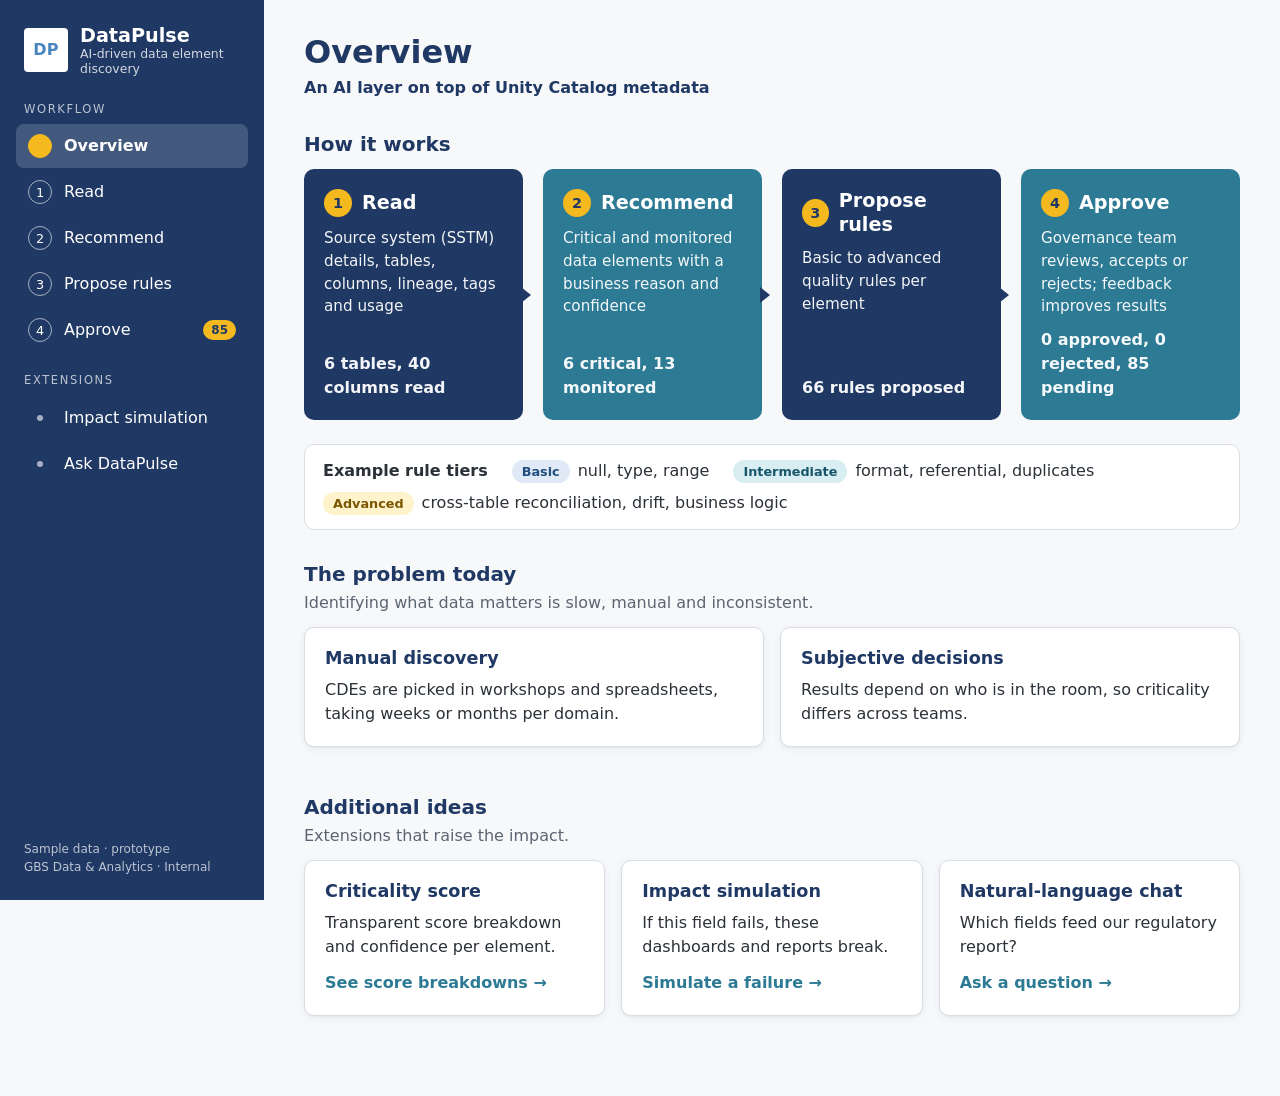
==== frontend/index.html @ 068c3b77 "Add DataPulse front end prototype Dependency-free static app following the AI-Driven Data Element Di" ====
<!doctype html>
<html lang="en-GB">
<head>
  <meta charset="utf-8">
  <meta name="viewport" content="width=device-width, initial-scale=1">
  <title>DataPulse</title>
  <meta name="description" content="AI-driven discovery of critical and monitored data elements, with data quality rule suggestions on Databricks Unity Catalog.">
  <link rel="stylesheet" href="css/styles.css">
</head>
<body>
  <a class="skip" href="#main">Skip to content</a>

  <div class="app">
    <aside class="sidebar">
      <a class="brand" href="#/overview" aria-label="DataPulse home">
        <span class="brand-mark" aria-hidden="true">DP</span>
        <span class="brand-text"><strong>DataPulse</strong><span>AI-driven data element discovery</span></span>
      </a>
      <nav id="nav" aria-label="Main"></nav>
      <p class="side-foot">Sample data &middot; prototype<br>GBS Data &amp; Analytics &middot; Internal</p>
    </aside>

    <main id="main" class="main" tabindex="-1"></main>
  </div>

  <div id="scrim" class="scrim" hidden></div>
  <aside id="drawer" class="drawer" role="dialog" aria-modal="true" aria-labelledby="drawer-title" hidden></aside>

  <dialog id="reject-dialog" class="dialog" aria-labelledby="reject-title">
    <form id="reject-form">
      <h2 id="reject-title">Reject recommendation</h2>
      <p class="muted" id="reject-what"></p>
      <label class="field-block" for="reject-reason">Reason
        <select id="reject-reason" required></select>
      </label>
      <label class="field-block" for="reject-comment">Comment (optional)
        <textarea id="reject-comment" rows="3" maxlength="300"></textarea>
      </label>
      <div class="dialog-actions">
        <button type="button" class="btn btn-ghost" id="reject-cancel">Cancel</button>
        <button type="submit" class="btn btn-reject">Reject</button>
      </div>
    </form>
  </dialog>

  <div id="toast" class="toast" role="status" aria-live="polite"></div>

  <script src="js/data.js"></script>
  <script src="js/core.js"></script>
  <script src="js/views/overview.js"></script>
  <script src="js/views/discover.js"></script>
  <script src="js/views/recommend.js"></script>
  <script src="js/views/rules.js"></script>
  <script src="js/views/review.js"></script>
  <script src="js/views/impact.js"></script>
  <script src="js/views/ask.js"></script>
  <script src="js/app.js"></script>
</body>
</html>
---- frontend/css/styles.css ----
/* DataPulse front end. Palette follows the AI-Driven Data Element Discovery deck. */
:root {
  --navy: #1f3864;
  --navy-d: #172a4c;
  --teal: #2c7a94;
  --blue: #4a85be;
  --yellow: #f5b920;
  --yellow-t: #fff3cc;
  --yellow-d: #7a5600;
  --bg: #f7f8fa;
  --panel: #ffffff;
  --line: #d9dee3;
  --tint: #e8edf3;
  --text: #2b3138;
  --muted: #5b6572;
  --green: #17734a;
  --green-t: #e3f4ea;
  --red: #b3261e;
  --red-t: #fce8e6;
  --radius: 10px;
  --shadow: 0 1px 2px rgba(31, 56, 100, .06), 0 2px 8px rgba(31, 56, 100, .06);
  --font: Calibri, "Segoe UI", system-ui, -apple-system, Arial, sans-serif;
  --mono: ui-monospace, "SF Mono", Consolas, "Liberation Mono", monospace;
}

* { box-sizing: border-box; }
html { -webkit-text-size-adjust: 100%; }
body { margin: 0; font-family: var(--font); font-size: 16px; line-height: 1.5; color: var(--text); background: var(--bg); }
body.no-scroll { overflow: hidden; }
h1, h2, h3, h4 { color: var(--navy); line-height: 1.25; margin: 0; }
p { margin: 0 0 .75em; }
a { color: var(--teal); }
a:hover { color: var(--navy); }
button, input, select, textarea { font: inherit; color: inherit; }
:focus-visible { outline: 3px solid var(--blue); outline-offset: 2px; border-radius: 4px; }
.sr-only { position: absolute; width: 1px; height: 1px; overflow: hidden; clip: rect(0 0 0 0); white-space: nowrap; }
.skip { position: absolute; left: -999px; top: 8px; background: #fff; padding: 8px 12px; z-index: 100; border-radius: 6px; }
.skip:focus { left: 8px; }
.muted { color: var(--muted); }
.small { font-size: .875rem; }
.spacer { flex: 1; }
.num { text-align: right; font-variant-numeric: tabular-nums; }
.empty { color: var(--muted); padding: 24px; text-align: center; list-style: none; }

/* ---- Layout ---- */
.app { display: grid; grid-template-columns: 264px minmax(0, 1fr); min-height: 100vh; }
.sidebar { background: var(--navy); color: #fff; padding: 24px 16px; position: sticky; top: 0; height: 100vh; overflow-y: auto; display: flex; flex-direction: column; gap: 24px; }
.brand { display: flex; align-items: center; gap: 12px; text-decoration: none; color: #fff; padding: 0 8px; }
.brand:hover { color: #fff; }
.brand-mark { width: 44px; height: 44px; background: #fff; color: var(--blue); font-weight: 700; display: grid; place-items: center; border-radius: 4px; letter-spacing: .02em; flex: none; }
.brand-text { display: flex; flex-direction: column; line-height: 1.2; }
.brand-text strong { font-size: 1.2rem; }
.brand-text span { font-size: .78rem; opacity: .8; }
.nav-group + .nav-group { margin-top: 20px; }
.nav-h { margin: 0 8px 6px; font-size: .72rem; text-transform: uppercase; letter-spacing: .14em; opacity: .7; }
.sidebar ul { list-style: none; margin: 0; padding: 0; display: grid; gap: 2px; }
.nav-link { display: flex; align-items: center; gap: 12px; padding: 10px 12px; border-radius: 8px; color: #fff; text-decoration: none; }
.nav-link:hover { background: rgba(255, 255, 255, .1); color: #fff; }
.nav-link.is-active { background: rgba(255, 255, 255, .16); font-weight: 700; }
.nav-n { width: 24px; height: 24px; border-radius: 50%; border: 1.5px solid rgba(255, 255, 255, .6); display: grid; place-items: center; font-size: .8rem; flex: none; }
.nav-n-empty { border-color: transparent; }
.nav-n-empty::after { content: ""; width: 6px; height: 6px; border-radius: 50%; background: rgba(255, 255, 255, .6); }
.nav-link.is-active .nav-n-empty { background: transparent; border-color: transparent; }
.nav-link.is-active .nav-n-empty::after { background: var(--yellow); }
.nav-link.is-active .nav-n { background: var(--yellow); border-color: var(--yellow); color: var(--navy); }
.nav-count { margin-left: auto; background: var(--yellow); color: var(--navy); font-size: .75rem; font-weight: 700; border-radius: 999px; padding: 1px 8px; }
.side-foot { margin: auto 8px 0; font-size: .75rem; opacity: .7; }
.sidebar :focus-visible { outline-color: var(--yellow); }

.main { padding: 32px 40px 64px; max-width: 1240px; width: 100%; outline: none; }
.page-head { margin-bottom: 24px; }
.page-head h1 { font-size: 2rem; outline: none; }
.sub { color: var(--navy); font-weight: 600; margin: 4px 0 0; }
.section-h { font-size: 1.25rem; margin: 32px 0 4px; }
.section-sub { color: var(--muted); margin-bottom: 12px; }
.note { background: var(--tint); border-radius: 8px; padding: 10px 14px; margin: 12px 0 16px; font-size: .94rem; }

/* ---- Cards and grids ---- */
.card { background: var(--panel); border: 1px solid var(--line); border-radius: var(--radius); padding: 20px; box-shadow: var(--shadow); margin-bottom: 16px; }
.card h3, .card-h { font-size: 1.1rem; margin-bottom: 8px; }
.card p:last-child { margin-bottom: 0; }
.card-link { display: block; text-decoration: none; color: inherit; transition: transform .15s, box-shadow .15s; }
.card-link:hover { transform: translateY(-2px); box-shadow: 0 4px 14px rgba(31, 56, 100, .14); color: inherit; }
.card-cta { color: var(--teal); font-weight: 600; }
.grid-2 { display: grid; grid-template-columns: repeat(2, minmax(0, 1fr)); gap: 16px; }
.grid-3 { display: grid; grid-template-columns: repeat(3, minmax(0, 1fr)); gap: 16px; }

.flow { display: grid; grid-template-columns: repeat(4, minmax(0, 1fr)); gap: 20px; margin-top: 12px; }
.step { position: relative; display: flex; flex-direction: column; gap: 10px; padding: 20px; color: #fff; text-decoration: none; border-radius: var(--radius); min-height: 200px; }
.step:hover { color: #fff; filter: brightness(1.08); }
.step-navy { background: var(--navy); }
.step-teal { background: var(--teal); }
.step h3 { color: #fff; font-size: 1.2rem; display: flex; align-items: center; gap: 10px; }
.step-n { display: inline-grid; place-items: center; width: 28px; height: 28px; border-radius: 50%; background: var(--yellow); color: var(--navy); font-size: .9rem; }
.step p { margin: 0; font-size: .95rem; opacity: .95; }
.step .step-stat { margin-top: auto; font-weight: 700; font-size: 1rem; }
.step:not(:last-child)::after { content: ""; position: absolute; right: -16px; top: 50%; border: 8px solid transparent; border-left: 10px solid var(--navy); transform: translateY(-50%); }

.tiers { display: flex; flex-wrap: wrap; gap: 8px 24px; align-items: center; background: var(--panel); border: 1px solid var(--line); border-radius: var(--radius); padding: 14px 18px; margin-top: 24px; }
.tiers span { display: inline-flex; align-items: center; gap: 8px; }

.tiles { display: grid; grid-template-columns: repeat(auto-fit, minmax(150px, 1fr)); gap: 12px; margin-bottom: 16px; }
.tile { background: var(--panel); border: 1px solid var(--line); border-radius: var(--radius); padding: 14px 16px; display: flex; flex-direction: column; box-shadow: var(--shadow); }
.tile-n { font-size: 2rem; font-weight: 700; color: var(--navy); line-height: 1.1; }
.tile-l { color: var(--muted); font-size: .9rem; }
.progress { height: 8px; background: var(--tint); border-radius: 999px; overflow: hidden; margin-bottom: 20px; }
.progress span { display: block; height: 100%; background: var(--teal); }

/* ---- Badges, tags, status ---- */
.badge { display: inline-block; padding: 2px 10px; border-radius: 999px; font-size: .8rem; font-weight: 700; white-space: nowrap; }
.badge-critical { background: var(--navy); color: #fff; }
.badge-monitored { background: var(--teal); color: #fff; }
.badge-none { background: var(--tint); color: var(--muted); }
.badge-basic { background: #dfeaf6; color: #214e7f; }
.badge-intermediate { background: #d9eef3; color: #17566a; }
.badge-advanced { background: var(--yellow-t); color: var(--yellow-d); }
.badge-reg { background: var(--yellow-t); color: var(--yellow-d); }
.badge-ops { background: var(--tint); color: var(--muted); }
.tag { display: inline-block; background: var(--tint); color: var(--navy); border-radius: 6px; padding: 1px 8px; font-size: .8rem; margin: 0 4px 2px 0; }
.status { display: inline-block; font-size: .85rem; font-weight: 600; padding: 2px 10px; border-radius: 999px; white-space: nowrap; }
.status-pending { background: var(--tint); color: var(--muted); }
.status-approved { background: var(--green-t); color: var(--green); }
.status-rejected { background: var(--red-t); color: var(--red); }

/* ---- Buttons and form controls ---- */
.btn { border: 1px solid transparent; border-radius: 8px; padding: 8px 16px; cursor: pointer; font-weight: 600; background: var(--tint); color: var(--navy); transition: background .15s; }
.btn:hover { background: #dbe3ec; }
.btn-sm { padding: 4px 12px; font-size: .875rem; }
.btn-primary { background: var(--navy); color: #fff; }
.btn-primary:hover { background: var(--navy-d); }
.btn-accept { background: #fff; border-color: var(--green); color: var(--green); }
.btn-accept:hover { background: var(--green-t); }
.btn-reject { background: #fff; border-color: var(--red); color: var(--red); }
.btn-reject:hover { background: var(--red-t); }
.btn-ghost { background: transparent; border-color: var(--line); color: var(--navy); }
.btn-ghost:hover { background: var(--tint); }
.btn-icon { width: 36px; height: 36px; padding: 0; font-size: 1.4rem; line-height: 1; }
.link-btn { background: none; border: 0; padding: 0; color: var(--navy); font-weight: 700; cursor: pointer; text-align: left; text-decoration: underline; text-decoration-color: var(--blue); text-underline-offset: 3px; }
.link-btn:hover { color: var(--teal); }
.chip { background: #fff; border: 1px solid var(--line); border-radius: 999px; padding: 3px 12px; cursor: pointer; color: var(--navy); font-size: .875rem; }
.chip:hover { background: var(--tint); }
.chip-ask { text-align: left; }
.chips { display: flex; flex-wrap: wrap; gap: 6px; align-items: center; margin-top: 8px; }
.field { display: block; }
.field-wide { min-width: 280px; }
.field-l { display: block; font-size: .85rem; color: var(--muted); margin-bottom: 2px; }
input[type="search"], input[type="text"], select, textarea { border: 1px solid #aeb7c2; border-radius: 8px; padding: 8px 12px; background: #fff; min-height: 40px; max-width: 100%; }
select { padding-right: 28px; }
.field-block { display: block; margin: 14px 0; font-weight: 600; }
.field-block select, .field-block textarea { display: block; width: 100%; margin-top: 4px; font-weight: 400; }

.toolbar { display: flex; flex-wrap: wrap; gap: 12px; align-items: flex-end; justify-content: space-between; margin-bottom: 12px; }
.toolbar-right { display: flex; flex-wrap: wrap; gap: 8px; align-items: center; }
.filters { display: flex; flex-wrap: wrap; gap: 8px; }
.filter { border: 1px solid var(--line); background: #fff; border-radius: 999px; padding: 6px 14px; cursor: pointer; font-weight: 600; color: var(--navy); }
.filter:hover { background: var(--tint); }
.filter.is-on { background: var(--navy); border-color: var(--navy); color: #fff; }
.count { opacity: .75; font-weight: 400; margin-left: 2px; }

/* ---- Tables ---- */
.table-wrap { background: var(--panel); border: 1px solid var(--line); border-radius: var(--radius); overflow-x: auto; box-shadow: var(--shadow); }
table.data { width: 100%; border-collapse: collapse; }
table.data th { text-align: left; font-size: .78rem; text-transform: uppercase; letter-spacing: .05em; color: var(--muted); padding: 12px 12px; background: #fbfcfd; border-bottom: 1px solid var(--line); white-space: nowrap; }
table.data th.num { text-align: right; }
table.data td { padding: 12px 12px; border-bottom: 1px solid var(--tint); vertical-align: top; }
table.data tbody tr:last-child td { border-bottom: 0; }
table.data tbody tr:hover { background: #fafbfc; }
td.reason { min-width: 200px; max-width: 300px; font-size: .94rem; }
td.actions { min-width: 76px; }
td.actions .btn { display: block; width: 100%; }
td.actions .btn + .btn { margin-top: 6px; }
.score-cell { display: flex; align-items: center; gap: 10px; min-width: 104px; }
.score-cell strong { width: 28px; text-align: right; color: var(--navy); }
.meter, .bd-bar { height: 8px; background: var(--tint); border-radius: 999px; overflow: hidden; flex: 1; min-width: 60px; }
.meter span, .bd-bar span { display: block; height: 100%; background: var(--teal); border-radius: 999px; }

/* ---- Split pages (Read, Approve) ---- */
.split { display: grid; grid-template-columns: 240px minmax(0, 1fr); gap: 20px; align-items: start; }
.split-wide { grid-template-columns: minmax(0, 1fr) 300px; }
.split-main { min-width: 0; }
.tbl-list { background: var(--panel); border: 1px solid var(--line); border-radius: var(--radius); padding: 12px; box-shadow: var(--shadow); position: sticky; top: 16px; }
.tbl-list ul { list-style: none; margin: 0; padding: 0; display: grid; gap: 4px; }
.side-h { font-size: .8rem; letter-spacing: .04em; color: var(--muted); margin: 0 8px 8px; word-break: break-all; }
.tbl-btn { width: 100%; text-align: left; background: transparent; border: 0; padding: 8px 10px; border-radius: 8px; cursor: pointer; display: flex; flex-direction: column; }
.tbl-btn:hover { background: var(--tint); }
.tbl-btn.is-selected { background: var(--navy); color: #fff; }
.tbl-name { font-weight: 700; }
.tbl-meta { font-size: .8rem; opacity: .8; }
.facts { display: flex; flex-wrap: wrap; gap: 8px 32px; margin: 12px 0; }
.facts dt { font-size: .78rem; text-transform: uppercase; letter-spacing: .06em; color: var(--muted); }
.facts dd { margin: 0; font-weight: 600; color: var(--navy); }
.facts.compact { gap: 8px 24px; }
.lineage-row { display: flex; flex-wrap: wrap; gap: 6px; align-items: center; margin-top: 8px; }
.lineage-label { width: 92px; font-size: .8rem; text-transform: uppercase; letter-spacing: .06em; color: var(--muted); }
.side-card { position: sticky; top: 16px; }
.stack { display: grid; gap: 8px; margin-top: 12px; }

.tabs { display: flex; gap: 4px; border-bottom: 1px solid var(--line); margin-bottom: 12px; }
.tab { border: 0; background: transparent; padding: 10px 16px; cursor: pointer; font-weight: 600; color: var(--muted); border-bottom: 3px solid transparent; margin-bottom: -1px; }
.tab.is-on { color: var(--navy); border-bottom-color: var(--yellow); }
.queue { list-style: none; margin: 0; padding: 0; background: var(--panel); border: 1px solid var(--line); border-radius: var(--radius); box-shadow: var(--shadow); }
.queue-item { display: flex; gap: 16px; justify-content: space-between; align-items: center; padding: 12px 16px; border-bottom: 1px solid var(--tint); }
.queue-item:last-child { border-bottom: 0; }
.queue-more { padding: 12px 16px; }
.plain { list-style: none; margin: 0; padding: 0; display: grid; gap: 6px; }
.plain li { display: flex; justify-content: space-between; gap: 12px; align-items: center; }

/* ---- Rules ---- */
.rule-group { margin-bottom: 28px; }
.group-h { font-size: 1.1rem; display: flex; flex-wrap: wrap; align-items: center; gap: 8px; margin-bottom: 10px; }
.rule { background: var(--panel); border: 1px solid var(--line); border-radius: var(--radius); padding: 16px 18px; margin-bottom: 12px; box-shadow: var(--shadow); }
.rule header { display: flex; justify-content: space-between; align-items: center; gap: 12px; margin-bottom: 4px; }
.rule h4 { font-size: 1rem; }
.rule footer { display: flex; flex-wrap: wrap; align-items: center; gap: 8px; }
.code { background: #0f1b33; color: #e6edf7; border-radius: 8px; padding: 12px 14px; font-family: var(--mono); font-size: .82rem; line-height: 1.55; overflow-x: auto; margin: 8px 0 12px; white-space: pre; }

/* ---- Drawer and dialog ---- */
.scrim { position: fixed; inset: 0; background: rgba(23, 42, 76, .4); z-index: 40; }
.drawer { position: fixed; top: 0; right: 0; bottom: 0; width: min(540px, 100%); background: var(--panel); z-index: 50; box-shadow: -8px 0 32px rgba(23, 42, 76, .25); overflow-y: auto; transform: translateX(100%); transition: transform .22s ease; display: flex; flex-direction: column; }
.drawer.open { transform: none; }
.drawer[hidden], .scrim[hidden] { display: none; }
.drawer-head { display: flex; justify-content: space-between; gap: 12px; padding: 20px 24px 12px; border-bottom: 1px solid var(--line); position: sticky; top: 0; background: var(--panel); z-index: 1; }
.drawer-head h2 { font-size: 1.4rem; word-break: break-word; }
.drawer-head p { margin: 2px 0 0; font-size: .9rem; word-break: break-all; }
.drawer-body { padding: 8px 24px 32px; }
.drawer-body h3 { font-size: 1rem; margin: 22px 0 8px; text-transform: uppercase; letter-spacing: .06em; font-size: .85rem; color: var(--muted); }
.drawer-body h4 { margin: 14px 0 6px; font-size: .95rem; }
.drawer-summary { display: flex; flex-wrap: wrap; gap: 8px 28px; align-items: center; margin-top: 12px; }
.big { font-size: 1.9rem; font-weight: 700; color: var(--navy); }
.breakdown { list-style: none; margin: 0; padding: 0; display: grid; gap: 14px; }
.bd-head { display: flex; justify-content: space-between; font-weight: 600; }
.bd-bar { margin: 4px 0; flex: none; }
.bd-foot { display: flex; justify-content: space-between; gap: 12px; align-items: baseline; }
.bd-foot .small { max-width: 68%; }
.tier-counts { display: flex; flex-wrap: wrap; gap: 8px 16px; }
.drawer-actions { display: flex; align-items: center; gap: 8px; }

.dialog { border: 0; border-radius: 12px; padding: 24px; width: min(440px, calc(100% - 32px)); box-shadow: 0 16px 48px rgba(23, 42, 76, .35); }
.dialog::backdrop { background: rgba(23, 42, 76, .45); }
.dialog h2 { font-size: 1.25rem; margin-bottom: 4px; }
.dialog-actions { display: flex; justify-content: flex-end; gap: 8px; margin-top: 8px; }

.toast { position: fixed; left: 50%; bottom: 24px; transform: translate(-50%, 24px); background: var(--navy); color: #fff; padding: 10px 18px; border-radius: 8px; opacity: 0; pointer-events: none; transition: opacity .2s, transform .2s; z-index: 80; }
.toast.show { opacity: 1; transform: translate(-50%, 0); }

/* ---- Impact ---- */
.lineage-svg { width: 100%; height: auto; max-height: 340px; display: block; margin: 8px 0 12px; }
.edge { fill: none; stroke: #a7b1bd; stroke-width: 1.6; }
.edge-hot { stroke: #c98f00; stroke-width: 2.6; }
.arrow { fill: #a7b1bd; }
.arrow-hot { fill: #c98f00; }
.node rect { fill: #fff; stroke: var(--line); stroke-width: 1.5; }
.node-name { font-size: 15px; font-weight: 700; fill: var(--navy); }
.node-sub { font-size: 12px; fill: var(--muted); }
.node-source rect { fill: var(--navy); stroke: var(--navy); }
.node-source .node-name, .node-source .node-sub { fill: #fff; }
.node-affected rect { fill: var(--yellow-t); stroke: var(--yellow); stroke-width: 2; }
.node-affected .node-name { fill: var(--navy); }
.node-affected .node-sub { fill: var(--yellow-d); }
.asset-list { list-style: none; margin: 0; padding: 0; }
.asset { display: flex; justify-content: space-between; align-items: center; gap: 12px; padding: 12px 0; border-bottom: 1px solid var(--tint); }
.asset:last-child { border-bottom: 0; }

/* ---- Chat ---- */
.chat { padding: 0; overflow: hidden; }
.chat-log { padding: 20px; display: flex; flex-direction: column; gap: 12px; max-height: 52vh; min-height: 220px; overflow-y: auto; }
.msg { display: flex; }
.msg-user { justify-content: flex-end; }
.bubble { max-width: min(640px, 88%); padding: 10px 14px; border-radius: 14px; background: var(--tint); }
.bubble p:last-child { margin-bottom: 0; }
.msg-user .bubble { background: var(--navy); color: #fff; }
.chat-suggest { display: flex; flex-wrap: wrap; gap: 8px; padding: 0 20px 14px; }
.chat-form { display: flex; gap: 8px; padding: 14px 20px; border-top: 1px solid var(--line); background: #fbfcfd; }
.chat-form input { flex: 1; }

/* ---- Responsive ---- */
@media (max-width: 1100px) {
  .flow { grid-template-columns: repeat(2, minmax(0, 1fr)); }
  .step:not(:last-child)::after { display: none; }
  .grid-3 { grid-template-columns: 1fr; }
  .split-wide { grid-template-columns: 1fr; }
  .side-card { position: static; }
}

@media (max-width: 860px) {
  .app { grid-template-columns: 1fr; }
  .sidebar { position: static; height: auto; flex-direction: row; flex-wrap: wrap; align-items: center; gap: 12px 20px; padding: 12px 16px; }
  .sidebar nav { order: 3; width: 100%; display: flex; gap: 12px; overflow-x: auto; }
  .nav-group { display: flex; align-items: center; gap: 4px; }
  .nav-group + .nav-group { margin-top: 0; }
  .nav-h, .side-foot { display: none; }
  .sidebar ul { display: flex; gap: 2px; }
  .nav-link { white-space: nowrap; padding: 8px 10px; }
  .main { padding: 20px 16px 48px; }
  .page-head h1 { font-size: 1.6rem; }
  .grid-2 { grid-template-columns: 1fr; }
  .flow { grid-template-columns: 1fr; }
  .split { grid-template-columns: 1fr; }
  .tbl-list { position: static; }
  .tbl-list ul { grid-template-columns: repeat(auto-fit, minmax(160px, 1fr)); }
  .field-wide { min-width: 0; width: 100%; }
  .toolbar-right { width: 100%; }
  .toolbar-right .field, .toolbar-right input, .toolbar-right select { width: 100%; }

  table.responsive thead { position: absolute; width: 1px; height: 1px; overflow: hidden; clip: rect(0 0 0 0); }
  table.responsive, table.responsive tbody, table.responsive tr, table.responsive td { display: block; width: 100%; }
  table.responsive tr { padding: 12px 14px; border-bottom: 1px solid var(--line); }
  table.responsive td { border: 0; padding: 4px 0; text-align: left; }
  table.responsive td.num { text-align: left; }
  table.responsive td[data-label]::before { content: attr(data-label); display: block; font-size: .72rem; text-transform: uppercase; letter-spacing: .06em; color: var(--muted); }
  td.reason { max-width: none; }
  td.actions .btn { display: inline-block; width: auto; }
  td.actions .btn + .btn { margin: 0 0 0 6px; }
  .queue-item { flex-direction: column; align-items: flex-start; }
}

@media (prefers-reduced-motion: reduce) {
  * { transition: none !important; scroll-behavior: auto !important; }
}
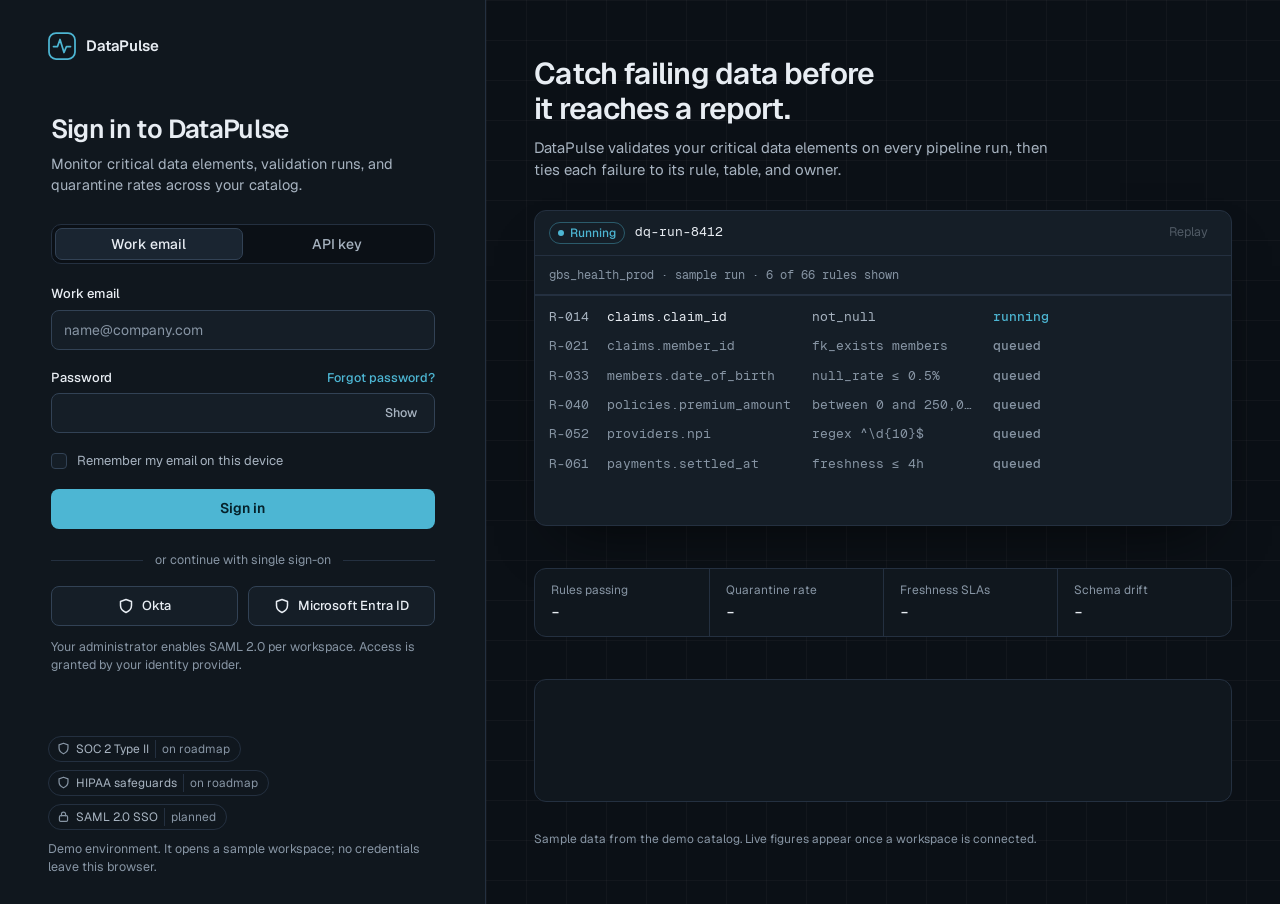
==== commit f1bc872b: "Redesign sign-in page; move prototype to /app New enterprise sign-in (work email / API key, SSO entr" ====
--- a/frontend/index.html
+++ b/frontend/index.html
@@ -1,59 +1,180 @@
 <!doctype html>
-<html lang="en-GB">
+<html lang="en">
 <head>
   <meta charset="utf-8">
   <meta name="viewport" content="width=device-width, initial-scale=1">
-  <title>DataPulse</title>
-  <meta name="description" content="AI-driven discovery of critical and monitored data elements, with data quality rule suggestions on Databricks Unity Catalog.">
-  <link rel="stylesheet" href="css/styles.css">
+  <title>Sign in · DataPulse</title>
+  <meta name="description" content="Sign in to DataPulse to monitor critical data elements, validation runs, and data quality incidents.">
+  <meta name="color-scheme" content="dark">
+  <meta name="theme-color" content="#10171e">
+  <meta name="robots" content="noindex">
+  <meta http-equiv="Content-Security-Policy" content="default-src 'none'; script-src 'self'; style-src 'self'; font-src 'self'; img-src 'self' data:; connect-src 'self'; base-uri 'none'; form-action 'self'">
+  <link rel="icon" href="data:image/svg+xml,%3Csvg xmlns='http://www.w3.org/2000/svg' viewBox='0 0 32 32'%3E%3Crect x='1.5' y='1.5' width='29' height='29' rx='8' fill='%2310171e' stroke='%234db6d3' stroke-width='2'/%3E%3Cpath d='M6 16h5l3-8 4 16 3-8h5' fill='none' stroke='%234db6d3' stroke-width='2.4' stroke-linecap='round' stroke-linejoin='round'/%3E%3C/svg%3E">
+  <link rel="preload" href="assets/fonts/Geist-Variable.woff2" as="font" type="font/woff2" crossorigin>
+  <link rel="stylesheet" href="assets/css/base.css">
+  <link rel="stylesheet" href="assets/css/login.css">
 </head>
 <body>
-  <a class="skip" href="#main">Skip to content</a>
+  <div class="shell">
 
-  <div class="app">
-    <aside class="sidebar">
-      <a class="brand" href="#/overview" aria-label="DataPulse home">
-        <span class="brand-mark" aria-hidden="true">DP</span>
-        <span class="brand-text"><strong>DataPulse</strong><span>AI-driven data element discovery</span></span>
+    <!-- Authentication -->
+    <section class="auth">
+      <a class="brand" href="./" aria-label="DataPulse">
+        <svg viewBox="0 0 28 28" fill="none" stroke="currentColor" stroke-width="1.75" stroke-linecap="round" stroke-linejoin="round" aria-hidden="true">
+          <rect x="1" y="1" width="26" height="26" rx="7"/>
+          <path d="M5.5 14.5h4l2.5-7 4 13 2.5-6h4"/>
+        </svg>
+        DataPulse
       </a>
-      <nav id="nav" aria-label="Main"></nav>
-      <p class="side-foot">Sample data &middot; prototype<br>GBS Data &amp; Analytics &middot; Internal</p>
-    </aside>
 
-    <main id="main" class="main" tabindex="-1"></main>
+      <main class="auth-main">
+        <div class="auth-card">
+          <h1>Sign in to DataPulse</h1>
+          <p class="lede">Monitor critical data elements, validation runs, and quarantine rates across your catalog.</p>
+
+          <div class="seg" id="seg" data-active="email" role="tablist" aria-label="Sign-in method">
+            <button class="seg-tab" id="tab-email" type="button" role="tab" aria-selected="true" aria-controls="panel-email">Work email</button>
+            <button class="seg-tab" id="tab-key" type="button" role="tab" aria-selected="false" aria-controls="panel-key" tabindex="-1">API key</button>
+          </div>
+
+          <div id="banner-slot" aria-live="polite"></div>
+
+          <!-- Work email -->
+          <form class="form" id="panel-email" role="tabpanel" aria-labelledby="tab-email" novalidate>
+            <div class="field" data-field="email">
+              <label for="email">Work email</label>
+              <div class="control">
+                <input class="input has-adorn" id="email" name="email" type="email" inputmode="email" autocomplete="username" autocapitalize="none" spellcheck="false" placeholder="name@company.com" aria-describedby="email-msg" required>
+                <span class="adorn adorn-ok" aria-hidden="true">
+                  <svg viewBox="0 0 16 16" fill="none" stroke="currentColor" stroke-width="1.8" stroke-linecap="round" stroke-linejoin="round"><path d="M3.5 8.5l3 3 6-7"/></svg>
+                </span>
+              </div>
+              <p class="msg" id="email-msg"></p>
+            </div>
+
+            <div class="field" data-field="password">
+              <div class="label-row">
+                <label for="password">Password</label>
+                <button class="link" type="button" id="forgot">Forgot password?</button>
+              </div>
+              <div class="control">
+                <input class="input has-adorn" id="password" name="password" type="password" autocomplete="current-password" aria-describedby="password-msg caps-msg" required>
+                <span class="adorn">
+                  <button class="reveal" type="button" data-reveal="password" aria-controls="password" aria-pressed="false" aria-label="Show password">Show</button>
+                </span>
+              </div>
+              <p class="msg" id="password-msg"></p>
+              <p class="msg msg-caps" id="caps-msg" hidden>Caps Lock is on.</p>
+            </div>
+
+            <label class="check">
+              <input type="checkbox" id="remember" name="remember">
+              <span>Remember my email on this device</span>
+            </label>
+
+            <button class="btn btn-primary" type="submit" data-submit>
+              <span class="btn-label">Sign in</span>
+            </button>
+          </form>
+
+          <!-- API key -->
+          <form class="form" id="panel-key" role="tabpanel" aria-labelledby="tab-key" novalidate hidden>
+            <div class="field" data-field="workspace">
+              <label for="workspace">Workspace</label>
+              <div class="control">
+                <input class="input mono has-adorn" id="workspace" name="workspace" type="text" autocomplete="organization" autocapitalize="none" spellcheck="false" placeholder="gbs-health-prod" aria-describedby="workspace-msg" required>
+                <span class="adorn adorn-ok" aria-hidden="true">
+                  <svg viewBox="0 0 16 16" fill="none" stroke="currentColor" stroke-width="1.8" stroke-linecap="round" stroke-linejoin="round"><path d="M3.5 8.5l3 3 6-7"/></svg>
+                </span>
+              </div>
+              <p class="msg" id="workspace-msg" data-hint="Lowercase letters, numbers, and hyphens."></p>
+            </div>
+
+            <div class="field" data-field="apikey">
+              <label for="apikey">API key</label>
+              <div class="control">
+                <input class="input mono has-adorn" id="apikey" name="apikey" type="password" autocomplete="off" autocapitalize="none" spellcheck="false" placeholder="dp_live_xxxxxxxxxxxxxxxx" aria-describedby="apikey-msg" required>
+                <span class="adorn">
+                  <button class="reveal" type="button" data-reveal="apikey" aria-controls="apikey" aria-pressed="false" aria-label="Show API key">Show</button>
+                </span>
+              </div>
+              <p class="msg" id="apikey-msg" data-hint="Create keys under Settings, API access. Each key is scoped to one workspace."></p>
+            </div>
+
+            <button class="btn btn-primary" type="submit" data-submit>
+              <span class="btn-label">Sign in with API key</span>
+            </button>
+          </form>
+
+          <div id="sso-block">
+            <div class="divider">or continue with single sign-on</div>
+            <div class="sso-grid">
+              <button class="btn btn-secondary" type="button" data-sso="Okta">
+                <svg viewBox="0 0 16 16" fill="none" stroke="currentColor" stroke-width="1.5" stroke-linecap="round" stroke-linejoin="round" aria-hidden="true"><path d="M8 1.5l5.5 2v4c0 3.2-2.3 5.6-5.5 7-3.2-1.4-5.5-3.8-5.5-7v-4l5.5-2z"/></svg>
+                <span class="btn-label">Okta</span>
+              </button>
+              <button class="btn btn-secondary" type="button" data-sso="Microsoft Entra ID">
+                <svg viewBox="0 0 16 16" fill="none" stroke="currentColor" stroke-width="1.5" stroke-linecap="round" stroke-linejoin="round" aria-hidden="true"><path d="M8 1.5l5.5 2v4c0 3.2-2.3 5.6-5.5 7-3.2-1.4-5.5-3.8-5.5-7v-4l5.5-2z"/></svg>
+                <span class="btn-label">Microsoft Entra ID</span>
+              </button>
+            </div>
+            <p class="fine">Your administrator enables SAML 2.0 per workspace. Access is granted by your identity provider.</p>
+          </div>
+        </div>
+      </main>
+
+      <footer class="auth-foot">
+        <ul class="assurances" aria-label="Security and compliance status">
+          <li>
+            <svg viewBox="0 0 16 16" fill="none" stroke="currentColor" stroke-width="1.5" stroke-linecap="round" stroke-linejoin="round" aria-hidden="true"><path d="M8 1.5l5.5 2v4c0 3.2-2.3 5.6-5.5 7-3.2-1.4-5.5-3.8-5.5-7v-4l5.5-2z"/></svg>
+            SOC 2 Type II <em>on roadmap</em>
+          </li>
+          <li>
+            <svg viewBox="0 0 16 16" fill="none" stroke="currentColor" stroke-width="1.5" stroke-linecap="round" stroke-linejoin="round" aria-hidden="true"><path d="M8 1.5l5.5 2v4c0 3.2-2.3 5.6-5.5 7-3.2-1.4-5.5-3.8-5.5-7v-4l5.5-2z"/></svg>
+            HIPAA safeguards <em>on roadmap</em>
+          </li>
+          <li>
+            <svg viewBox="0 0 16 16" fill="none" stroke="currentColor" stroke-width="1.5" stroke-linecap="round" stroke-linejoin="round" aria-hidden="true"><rect x="3" y="7" width="10" height="7" rx="1.5"/><path d="M5.5 7V5a2.5 2.5 0 015 0v2"/></svg>
+            SAML 2.0 SSO <em>planned</em>
+          </li>
+        </ul>
+        <p class="fine">Demo environment. It opens a sample workspace; no credentials leave this browser.</p>
+      </footer>
+    </section>
+
+    <!-- Product preview -->
+    <section class="hero" aria-label="Sample validation run">
+      <div class="hero-inner">
+        <div>
+          <h2 class="hero-title">Catch failing data before it reaches a report.</h2>
+          <p class="hero-sub">DataPulse validates your critical data elements on every pipeline run, then ties each failure to its rule, table, and owner.</p>
+        </div>
+
+        <div class="console">
+          <div class="console-head">
+            <div class="console-id">
+              <span class="chip" id="chip" data-state="ready"><i></i><span id="chip-text">Ready</span></span>
+              <span class="mono">dq-run-8412</span>
+            </div>
+            <button class="ghost" type="button" id="replay" disabled>Replay</button>
+          </div>
+          <p class="console-meta mono">gbs_health_prod · sample run · 6 of 66 rules shown</p>
+          <div class="bar" id="bar"><i></i></div>
+          <div class="rows" id="rows"></div>
+          <div class="console-sum" id="sum"></div>
+        </div>
+
+        <dl class="health" id="health"></dl>
+
+        <div class="alerts" id="alerts"></div>
+
+        <p class="hero-note">Sample data from the demo catalog. Live figures appear once a workspace is connected.</p>
+      </div>
+    </section>
+
   </div>
 
-  <div id="scrim" class="scrim" hidden></div>
-  <aside id="drawer" class="drawer" role="dialog" aria-modal="true" aria-labelledby="drawer-title" hidden></aside>
-
-  <dialog id="reject-dialog" class="dialog" aria-labelledby="reject-title">
-    <form id="reject-form">
-      <h2 id="reject-title">Reject recommendation</h2>
-      <p class="muted" id="reject-what"></p>
-      <label class="field-block" for="reject-reason">Reason
-        <select id="reject-reason" required></select>
-      </label>
-      <label class="field-block" for="reject-comment">Comment (optional)
-        <textarea id="reject-comment" rows="3" maxlength="300"></textarea>
-      </label>
-      <div class="dialog-actions">
-        <button type="button" class="btn btn-ghost" id="reject-cancel">Cancel</button>
-        <button type="submit" class="btn btn-reject">Reject</button>
-      </div>
-    </form>
-  </dialog>
-
-  <div id="toast" class="toast" role="status" aria-live="polite"></div>
-
-  <script src="js/data.js"></script>
-  <script src="js/core.js"></script>
-  <script src="js/views/overview.js"></script>
-  <script src="js/views/discover.js"></script>
-  <script src="js/views/recommend.js"></script>
-  <script src="js/views/rules.js"></script>
-  <script src="js/views/review.js"></script>
-  <script src="js/views/impact.js"></script>
-  <script src="js/views/ask.js"></script>
-  <script src="js/app.js"></script>
+  <script src="assets/js/login.js"></script>
+  <script src="assets/js/hero.js"></script>
 </body>
 </html>
--- a/frontend/assets/css/base.css
+++ b/frontend/assets/css/base.css
@@ -0,0 +1,113 @@
+/*
+ * DataPulse design tokens and base styles.
+ * Fonts are self-hosted (Geist and Geist Mono, SIL Open Font License, see assets/fonts/OFL.txt),
+ * so the page makes no third-party requests.
+ */
+
+@font-face {
+  font-family: "Geist";
+  src: url("../fonts/Geist-Variable.woff2") format("woff2");
+  font-weight: 100 900;
+  font-style: normal;
+  font-display: swap;
+}
+@font-face {
+  font-family: "Geist Mono";
+  src: url("../fonts/GeistMono-Regular.woff2") format("woff2");
+  font-weight: 400;
+  font-style: normal;
+  font-display: swap;
+}
+@font-face {
+  font-family: "Geist Mono";
+  src: url("../fonts/GeistMono-Medium.woff2") format("woff2");
+  font-weight: 500;
+  font-style: normal;
+  font-display: swap;
+}
+
+:root {
+  color-scheme: dark;
+
+  /* Surfaces (slate) */
+  --bg: #0b1016;
+  --panel: #10171e;
+  --raised: #151e27;
+  --raised-2: #1a2531;
+  --line: #243040;
+  --line-strong: #324255;
+
+  /* Text. Contrast against --panel: text 15.6, text-2 7.9, text-3 5.1 */
+  --text: #e8edf3;
+  --text-2: #a7b3c0;
+  --text-3: #8795a4;
+
+  /* Brand and status */
+  --accent: #4db6d3;
+  --accent-hover: #6cc8e2;
+  --accent-ink: #05212a;
+  --ok: #46d392;
+  --warn: #f2b93b;
+  --err: #f77f76;
+  --info: #7fb2f0;
+
+  --ring: 0 0 0 3px rgb(77 182 211 / 0.32);
+  --radius: 8px;
+  --radius-lg: 12px;
+
+  --font: "Geist", "Inter", ui-sans-serif, system-ui, -apple-system, "Segoe UI", Roboto, sans-serif;
+  --mono: "Geist Mono", "JetBrains Mono", ui-monospace, "SF Mono", Menlo, Consolas, monospace;
+
+  --ease: cubic-bezier(0.2, 0.7, 0.2, 1);
+}
+
+*,
+*::before,
+*::after { box-sizing: border-box; }
+
+html { -webkit-text-size-adjust: 100%; text-size-adjust: 100%; }
+
+body {
+  margin: 0;
+  background: var(--bg);
+  color: var(--text);
+  font-family: var(--font);
+  font-size: 14px;
+  line-height: 1.5;
+  font-feature-settings: "ss01", "cv11";
+  -webkit-font-smoothing: antialiased;
+  -moz-osx-font-smoothing: grayscale;
+  text-rendering: optimizeLegibility;
+}
+
+h1, h2, h3, p, ul { margin: 0; }
+ul { padding: 0; list-style: none; }
+button, input { font: inherit; color: inherit; }
+button { cursor: pointer; }
+[hidden] { display: none !important; }
+
+:focus { outline: none; }
+:focus-visible { outline: 2px solid var(--accent); outline-offset: 2px; border-radius: 4px; }
+
+.sr-only {
+  position: absolute;
+  width: 1px;
+  height: 1px;
+  margin: -1px;
+  padding: 0;
+  overflow: hidden;
+  clip: rect(0 0 0 0);
+  white-space: nowrap;
+  border: 0;
+}
+
+.mono { font-family: var(--mono); font-feature-settings: "calt" 0; }
+
+@media (prefers-reduced-motion: reduce) {
+  *, *::before, *::after {
+    animation-duration: 0.001ms !important;
+    animation-iteration-count: 1 !important;
+    transition-duration: 0.001ms !important;
+    scroll-behavior: auto !important;
+  }
+}
--- a/frontend/assets/css/login.css
+++ b/frontend/assets/css/login.css
@@ -0,0 +1,504 @@
+/* Login screen. Tokens live in base.css. */
+
+/* ---- Shell ---- */
+.shell {
+  min-height: 100vh;
+  min-height: 100dvh;
+  display: grid;
+  grid-template-columns: minmax(0, 1fr);
+}
+
+@media (min-width: 1024px) {
+  .shell { grid-template-columns: minmax(440px, 38%) minmax(0, 1fr); }
+}
+
+/* ---- Auth column ---- */
+.auth {
+  display: flex;
+  flex-direction: column;
+  min-height: 100vh;
+  min-height: 100dvh;
+  padding: 28px 24px 24px;
+  background: var(--panel);
+}
+
+@media (min-width: 640px) { .auth { padding: 32px 48px 28px; } }
+@media (min-width: 1024px) { .auth { border-right: 1px solid var(--line); } }
+
+.brand {
+  display: inline-flex;
+  align-items: center;
+  gap: 10px;
+  align-self: flex-start;
+  color: var(--text);
+  text-decoration: none;
+  font-weight: 600;
+  font-size: 15px;
+  letter-spacing: -0.01em;
+}
+.brand svg { width: 28px; height: 28px; color: var(--accent); flex: none; }
+
+.auth-main {
+  flex: 1;
+  display: flex;
+  align-items: center;
+  padding: 40px 0;
+}
+
+.auth-card { width: 100%; max-width: 384px; margin: 0 auto; }
+
+.auth-card h1 {
+  font-size: 26px;
+  line-height: 1.2;
+  font-weight: 600;
+  letter-spacing: -0.025em;
+}
+
+.lede {
+  margin-top: 8px;
+  color: var(--text-2);
+  font-size: 14.5px;
+}
+
+/* ---- Method switch ---- */
+.seg {
+  position: relative;
+  display: grid;
+  grid-template-columns: 1fr 1fr;
+  margin-top: 28px;
+  padding: 3px;
+  background: var(--bg);
+  border: 1px solid var(--line);
+  border-radius: 10px;
+}
+.seg::before {
+  content: "";
+  position: absolute;
+  top: 3px;
+  bottom: 3px;
+  left: 3px;
+  width: calc(50% - 3px);
+  background: var(--raised-2);
+  border: 1px solid var(--line-strong);
+  border-radius: 7px;
+  transition: transform 0.22s var(--ease);
+}
+.seg[data-active="key"]::before { transform: translateX(100%); }
+
+.seg-tab {
+  position: relative;
+  z-index: 1;
+  height: 32px;
+  border: 0;
+  background: transparent;
+  color: var(--text-2);
+  font-weight: 500;
+  border-radius: 7px;
+  transition: color 0.15s;
+}
+.seg-tab:hover { color: var(--text); }
+.seg-tab[aria-selected="true"] { color: var(--text); }
+.seg-tab:focus-visible { outline-offset: 0; }
+
+/* ---- Status banner ---- */
+.banner {
+  display: flex;
+  gap: 10px;
+  align-items: flex-start;
+  margin-top: 20px;
+  padding: 10px 12px;
+  border: 1px solid var(--line-strong);
+  border-radius: var(--radius);
+  background: var(--raised);
+  color: var(--text-2);
+  font-size: 13px;
+  line-height: 1.45;
+}
+.banner svg { width: 16px; height: 16px; margin-top: 1px; flex: none; }
+.banner[data-tone="error"] { border-color: rgb(247 127 118 / 0.45); background: rgb(247 127 118 / 0.08); color: var(--text); }
+.banner[data-tone="error"] svg { color: var(--err); }
+.banner[data-tone="info"] svg { color: var(--info); }
+.banner[data-tone="ok"] svg { color: var(--ok); }
+
+/* ---- Forms ---- */
+.form { margin-top: 20px; display: grid; gap: 18px; }
+
+.field { display: grid; gap: 6px; }
+
+.label-row {
+  display: flex;
+  align-items: baseline;
+  justify-content: space-between;
+  gap: 12px;
+}
+.field label, .label-row label {
+  font-size: 13px;
+  font-weight: 500;
+  color: var(--text);
+}
+
+.control { position: relative; }
+
+.input {
+  width: 100%;
+  height: 40px;
+  padding: 0 12px;
+  background: var(--raised);
+  border: 1px solid var(--line-strong);
+  border-radius: var(--radius);
+  color: var(--text);
+  font-size: 14px;
+  transition: border-color 0.15s, box-shadow 0.15s, background-color 0.15s;
+}
+.input::placeholder { color: var(--text-3); }
+.input:hover { border-color: #41546a; }
+.input:focus { border-color: var(--accent); box-shadow: var(--ring); background: var(--raised-2); outline: none; }
+.input.mono { font-family: var(--mono); font-size: 13px; letter-spacing: 0.01em; }
+.input.has-adorn { padding-right: 64px; }
+
+.field[data-state="invalid"] .input { border-color: var(--err); }
+.field[data-state="invalid"] .input:focus { box-shadow: 0 0 0 3px rgb(247 127 118 / 0.28); }
+
+.adorn {
+  position: absolute;
+  top: 0;
+  right: 0;
+  height: 100%;
+  display: flex;
+  align-items: center;
+  padding-right: 10px;
+}
+.adorn-ok { color: var(--ok); opacity: 0; transition: opacity 0.15s; pointer-events: none; }
+.adorn-ok svg { width: 16px; height: 16px; }
+.field[data-state="valid"] .adorn-ok { opacity: 1; }
+
+.reveal {
+  height: 26px;
+  padding: 0 8px;
+  margin-right: 0;
+  border: 0;
+  border-radius: 5px;
+  background: transparent;
+  color: var(--text-2);
+  font-size: 12.5px;
+  font-weight: 500;
+}
+.reveal:hover { color: var(--text); background: var(--raised-2); }
+.reveal:focus-visible { outline-offset: 0; }
+
+.msg { min-height: 0; font-size: 12.5px; line-height: 1.4; color: var(--text-3); }
+.msg:empty { display: none; }
+.field[data-state="invalid"] .msg { color: var(--err); }
+.msg-caps { color: var(--warn); }
+
+.link {
+  padding: 0;
+  border: 0;
+  background: none;
+  color: var(--accent);
+  font-size: 12.5px;
+  font-weight: 500;
+  border-radius: 3px;
+}
+.link:hover { color: var(--accent-hover); text-decoration: underline; text-underline-offset: 3px; }
+
+/* Checkbox */
+.check {
+  display: flex;
+  align-items: center;
+  gap: 10px;
+  color: var(--text-2);
+  font-size: 13px;
+  user-select: none;
+  cursor: pointer;
+}
+.check input {
+  appearance: none;
+  -webkit-appearance: none;
+  flex: none;
+  width: 16px;
+  height: 16px;
+  margin: 0;
+  background: var(--raised);
+  border: 1px solid var(--line-strong);
+  border-radius: 4px;
+  cursor: pointer;
+  transition: background-color 0.15s, border-color 0.15s;
+}
+.check input:hover { border-color: #41546a; }
+.check input:checked {
+  background-color: var(--accent);
+  border-color: var(--accent);
+  background-image: url("data:image/svg+xml,%3Csvg xmlns='http://www.w3.org/2000/svg' viewBox='0 0 16 16' fill='none' stroke='%2305212a' stroke-width='2.2' stroke-linecap='round' stroke-linejoin='round'%3E%3Cpath d='M3.5 8.5l3 3 6-7'/%3E%3C/svg%3E");
+  background-size: 12px;
+  background-position: center;
+  background-repeat: no-repeat;
+}
+.check input:focus-visible { outline: 2px solid var(--accent); outline-offset: 2px; }
+
+/* ---- Buttons ---- */
+.btn {
+  display: inline-flex;
+  align-items: center;
+  justify-content: center;
+  gap: 8px;
+  height: 40px;
+  padding: 0 16px;
+  border: 1px solid transparent;
+  border-radius: var(--radius);
+  font-size: 14px;
+  font-weight: 500;
+  white-space: nowrap;
+  transition: background-color 0.15s, border-color 0.15s, transform 0.08s, opacity 0.15s;
+}
+.btn:active:not(:disabled) { transform: translateY(1px); }
+.btn:disabled { cursor: default; }
+.btn svg { width: 16px; height: 16px; flex: none; }
+
+.btn-primary { width: 100%; background: var(--accent); color: var(--accent-ink); font-weight: 600; }
+.btn-primary:hover:not(:disabled) { background: var(--accent-hover); }
+.btn-primary:disabled { opacity: 0.75; }
+.btn-primary:focus-visible { outline: 2px solid var(--text); outline-offset: 2px; }
+
+.btn-secondary { background: var(--raised); border-color: var(--line-strong); color: var(--text); }
+.btn-secondary:hover:not(:disabled) { background: var(--raised-2); border-color: #41546a; }
+.btn-secondary:disabled { opacity: 0.55; }
+
+.spinner {
+  width: 14px;
+  height: 14px;
+  border: 2px solid rgb(5 33 42 / 0.3);
+  border-top-color: var(--accent-ink);
+  border-radius: 50%;
+  animation: spin 0.7s linear infinite;
+}
+.btn-secondary .spinner { border-color: rgb(231 237 243 / 0.25); border-top-color: var(--text); }
+@keyframes spin { to { transform: rotate(360deg); } }
+
+.divider {
+  display: flex;
+  align-items: center;
+  gap: 12px;
+  margin: 22px 0 16px;
+  color: var(--text-3);
+  font-size: 12.5px;
+}
+.divider::before, .divider::after { content: ""; flex: 1; height: 1px; background: var(--line); }
+
+.sso-grid { display: grid; grid-template-columns: 1fr 1fr; gap: 10px; }
+.sso-grid .btn { padding: 0 10px; font-size: 13px; }
+
+.fine { margin-top: 12px; color: var(--text-3); font-size: 12.5px; line-height: 1.45; }
+
+/* ---- Footer ---- */
+.auth-foot { display: grid; gap: 10px; padding-top: 8px; }
+
+.assurances { display: flex; flex-wrap: wrap; gap: 8px; }
+.assurances li {
+  display: inline-flex;
+  align-items: center;
+  gap: 6px;
+  height: 26px;
+  padding: 0 10px 0 8px;
+  border: 1px solid var(--line);
+  border-radius: 999px;
+  color: var(--text-2);
+  font-size: 12px;
+  white-space: nowrap;
+}
+.assurances svg { width: 13px; height: 13px; color: var(--text-3); flex: none; }
+.assurances em {
+  font-style: normal;
+  color: var(--text-3);
+  padding-left: 6px;
+  border-left: 1px solid var(--line);
+}
+.auth-foot .fine { margin-top: 0; }
+
+/* ---- Hero ---- */
+.hero { display: none; }
+
+@media (min-width: 1024px) {
+  .hero {
+    display: flex;
+    align-items: center;
+    justify-content: center;
+    padding: 56px 48px;
+    background:
+      linear-gradient(rgb(255 255 255 / 0.03) 1px, transparent 1px) 0 0 / 40px 40px,
+      linear-gradient(90deg, rgb(255 255 255 / 0.03) 1px, transparent 1px) 0 0 / 40px 40px,
+      var(--bg);
+    overflow: hidden;
+  }
+}
+
+.hero-inner { width: 100%; max-width: 820px; display: grid; gap: 28px; }
+
+.hero-title {
+  font-size: 30px;
+  line-height: 1.18;
+  font-weight: 600;
+  letter-spacing: -0.03em;
+  max-width: 18em;
+  text-wrap: balance;
+}
+.hero-sub { margin-top: 10px; color: var(--text-2); font-size: 15px; max-width: 36em; }
+
+/* Console */
+.console {
+  background: var(--raised);
+  border: 1px solid var(--line);
+  border-radius: var(--radius-lg);
+  box-shadow: 0 28px 56px -28px rgb(0 0 0 / 0.7);
+  overflow: hidden;
+}
+
+.console-head {
+  display: flex;
+  align-items: center;
+  justify-content: space-between;
+  gap: 12px;
+  padding: 10px 14px;
+  border-bottom: 1px solid var(--line);
+}
+.console-id { display: flex; align-items: center; gap: 10px; min-width: 0; font-size: 12.5px; color: var(--text-2); }
+.console-id .mono { color: var(--text); }
+
+.chip {
+  display: inline-flex;
+  align-items: center;
+  gap: 6px;
+  height: 22px;
+  padding: 0 8px;
+  border: 1px solid var(--line-strong);
+  border-radius: 999px;
+  font-size: 12px;
+  font-weight: 500;
+  color: var(--text-2);
+  white-space: nowrap;
+}
+.chip i { width: 6px; height: 6px; border-radius: 50%; background: currentColor; }
+.chip[data-state="running"] { color: var(--accent); border-color: rgb(77 182 211 / 0.4); }
+.chip[data-state="running"] i { animation: pulse 1.2s ease-in-out infinite; }
+.chip[data-state="failed"] { color: var(--err); border-color: rgb(247 127 118 / 0.4); }
+.chip[data-state="ready"] { color: var(--text-2); }
+@keyframes pulse { 50% { opacity: 0.25; } }
+
+.ghost {
+  height: 24px;
+  padding: 0 8px;
+  border: 1px solid transparent;
+  border-radius: 6px;
+  background: transparent;
+  color: var(--text-2);
+  font-size: 12.5px;
+  transition: background-color 0.15s, color 0.15s;
+}
+.ghost:hover { background: var(--raised-2); color: var(--text); }
+.ghost:disabled { opacity: 0.4; cursor: default; }
+
+.console-meta {
+  padding: 10px 14px 0;
+  color: var(--text-3);
+  font-size: 12px;
+}
+
+.bar { height: 2px; margin-top: 10px; background: var(--line); }
+.bar i { display: block; height: 100%; width: var(--p, 0%); background: var(--accent); transition: width 0.4s var(--ease); }
+
+.rows { padding: 6px 0; }
+.row {
+  display: grid;
+  grid-template-columns: 44px minmax(120px, 1.15fr) minmax(112px, 1fr) minmax(0, 1.35fr);
+  gap: 14px;
+  align-items: baseline;
+  padding: 5px 14px;
+  font-family: var(--mono);
+  font-size: 12.5px;
+  line-height: 1.55;
+  color: var(--text-2);
+}
+.row span { overflow: hidden; text-overflow: ellipsis; white-space: nowrap; }
+.row .el { color: var(--text); }
+.row .st { font-weight: 500; }
+.row[data-state="pending"] { color: var(--text-3); }
+.row[data-state="pending"] .el { color: var(--text-3); }
+.row[data-state="running"] .st { color: var(--accent); }
+.row[data-state="pass"] .st { color: var(--ok); }
+.row[data-state="warn"] .st { color: var(--warn); }
+.row[data-state="warn"] { background: rgb(242 185 59 / 0.06); }
+.row[data-state="fail"] .st { color: var(--err); }
+.row[data-state="fail"] { background: rgb(247 127 118 / 0.07); }
+.row[data-state="warn"] .res, .row[data-state="fail"] .res { color: var(--text); }
+
+.console-sum {
+  display: flex;
+  flex-wrap: wrap;
+  gap: 4px 18px;
+  padding: 10px 14px;
+  border-top: 1px solid var(--line);
+  font-size: 12.5px;
+  color: var(--text-3);
+  min-height: 41px;
+  opacity: 0;
+  transition: opacity 0.3s;
+}
+.console-sum.is-on { opacity: 1; }
+.console-sum b { font-weight: 500; color: var(--text); font-family: var(--mono); }
+.console-sum .ok { color: var(--ok); }
+.console-sum .warn { color: var(--warn); }
+.console-sum .err { color: var(--err); }
+
+/* Pipeline health */
+.health {
+  display: grid;
+  grid-template-columns: repeat(4, minmax(0, 1fr));
+  border: 1px solid var(--line);
+  border-radius: var(--radius-lg);
+  background: var(--panel);
+}
+.health > div { padding: 12px 16px; }
+.health > div + div { border-left: 1px solid var(--line); }
+.health dt { color: var(--text-3); font-size: 12px; }
+.health dd { margin: 2px 0 0; font-family: var(--mono); font-size: 15px; font-weight: 500; color: var(--text); }
+.health dd small { color: var(--text-3); font-size: 12px; font-weight: 400; }
+
+/* Alerts */
+.alerts { border: 1px solid var(--line); border-radius: var(--radius-lg); background: var(--panel); overflow: hidden; }
+.alert {
+  display: grid;
+  grid-template-columns: 54px minmax(0, 1fr) auto;
+  gap: 14px;
+  align-items: baseline;
+  padding: 10px 16px;
+  font-size: 13px;
+  opacity: 0;
+  transform: translateY(4px);
+  transition: opacity 0.35s var(--ease), transform 0.35s var(--ease);
+}
+.alert + .alert { border-top: 1px solid var(--line); }
+.alert.is-on { opacity: 1; transform: none; }
+.alert .lvl { font-weight: 500; }
+.alert .lvl[data-lvl="warn"] { color: var(--warn); }
+.alert .lvl[data-lvl="info"] { color: var(--info); }
+.alert .what { color: var(--text-2); min-width: 0; }
+.alert .what strong { color: var(--text); font-weight: 500; }
+.alert .what .mono { color: var(--text); font-size: 12.5px; }
+.alert time { color: var(--text-3); font-family: var(--mono); font-size: 12px; white-space: nowrap; }
+
+.hero-note { color: var(--text-3); font-size: 12px; }
+
+@media (max-width: 1279px) {
+  .row { grid-template-columns: 40px minmax(110px, 1fr) minmax(100px, 1fr) minmax(0, 1.1fr); gap: 10px; }
+  .health { grid-template-columns: repeat(2, minmax(0, 1fr)); }
+  .health > div:nth-child(3) { border-left: 0; }
+  .health > div:nth-child(n + 3) { border-top: 1px solid var(--line); }
+}
+
+/* ---- Small screens ---- */
+@media (max-width: 639px) {
+  .auth-card h1 { font-size: 24px; }
+  .input { font-size: 16px; }
+  .input.mono { font-size: 14px; }
+  .sso-grid { grid-template-columns: 1fr; }
+}
